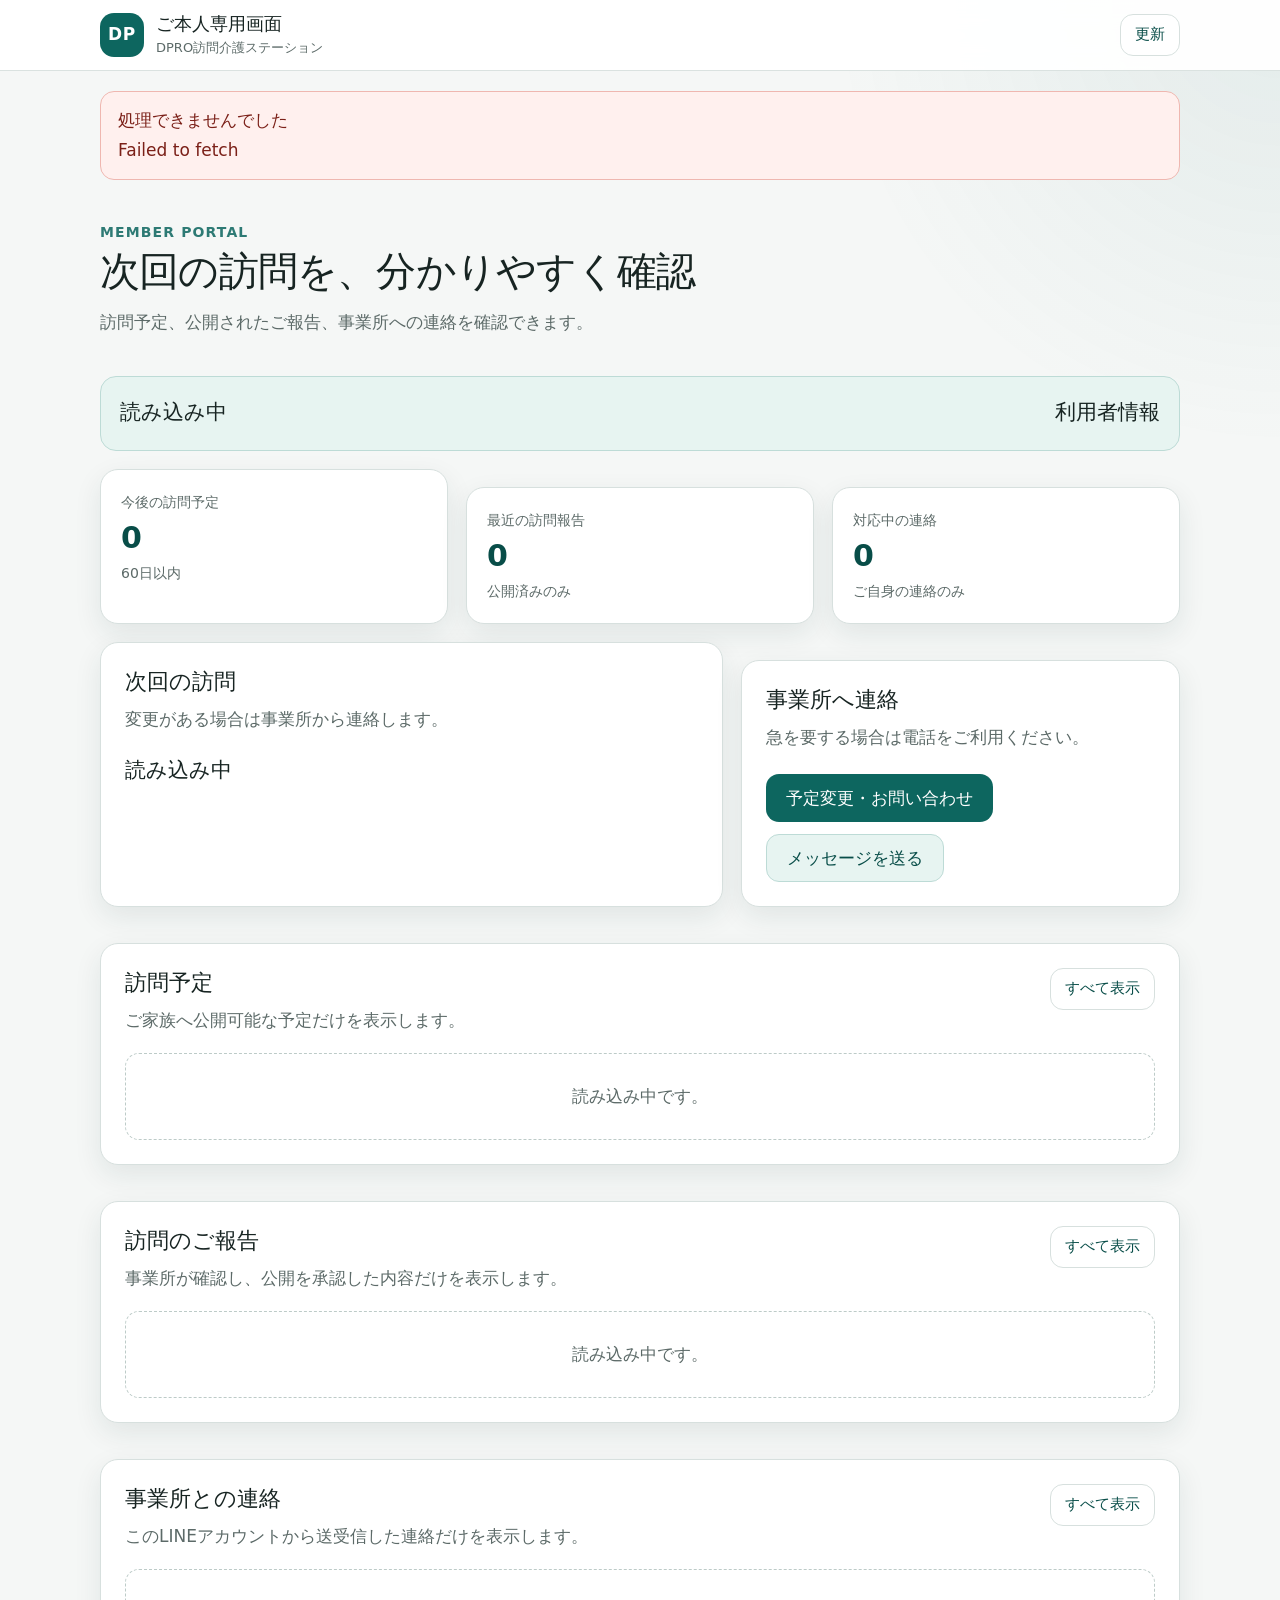
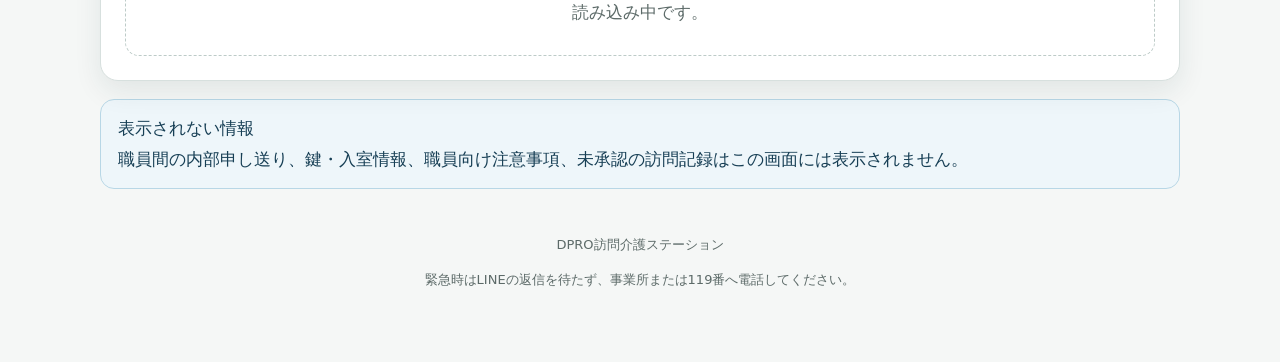
==== member.html @ 7d6636c5 "Add files via upload" ====
<!doctype html>
<html lang="ja">
<head>
  <meta charset="utf-8">
  <meta name="viewport" content="width=device-width, initial-scale=1, viewport-fit=cover">
  <meta name="theme-color" content="#0d665f">
  <meta name="description" content="DPRO 訪問介護・家族連絡 LINE 専用ポータル">
  <title>ご本人専用画面｜DPRO 訪問介護・家族連絡 LINE</title>
  <link rel="stylesheet" href="styles.css">
  <script defer src="https://static.line-scdn.net/liff/edge/2/sdk.js"></script>
  <script defer src="config.js"></script>
  <script defer src="app.js"></script>
</head>
<body data-page="member">
  <header class="app-header">
    <div class="header-inner">
      <div class="brand">
        <div class="brand-mark" aria-hidden="true">DP</div>
        <div class="brand-copy">
          <p class="brand-title">ご本人専用画面</p>
          <p class="brand-subtitle js-office-name">DPRO訪問介護ステーション</p>
        </div>
      </div>
      <div class="header-actions">
        <button id="refreshButton" type="button" class="button button-ghost button-small">更新</button>
      </div>
    </div>
  </header>

  <main class="app-shell">
    <div id="demoBanner" class="alert alert-warning" hidden style="margin-top:20px">
      <strong class="alert-title">デモ表示中</strong>
      この画面は架空の利用者情報を使った操作確認用です。
    </div>
    <div id="fatalError" class="alert alert-danger" hidden style="margin-top:20px"></div>

    <section class="page-heading">
      <p class="eyebrow" style="color:var(--primary)">Member Portal</p>
      <h1>次回の訪問を、分かりやすく確認</h1>
      <p>訪問予定、公開されたご報告、事業所への連絡を確認できます。</p>
    </section>

    <section class="profile-strip" aria-label="連携情報">
      <div>
        <p id="viewerName" class="profile-name">読み込み中</p>
        <p id="viewerRelationship" class="profile-meta"></p>
      </div>
      <div>
        <p id="clientName" class="profile-name">利用者情報</p>
        <p id="clientNumber" class="profile-meta"></p>
      </div>
    </section>

    <section class="grid grid-3" style="margin-top:18px" aria-label="件数概要">
      <article class="card stat-card"><div class="stat-label">今後の訪問予定</div><div id="upcomingCount" class="stat-value">0</div><div class="stat-note">60日以内</div></article>
      <article class="card stat-card"><div class="stat-label">最近の訪問報告</div><div id="reportCount" class="stat-value">0</div><div class="stat-note">公開済みのみ</div></article>
      <article class="card stat-card"><div class="stat-label">対応中の連絡</div><div id="messageCount" class="stat-value">0</div><div class="stat-note">ご自身の連絡のみ</div></article>
    </section>

    <section class="dashboard-grid" style="margin-top:18px">
      <article class="card span-7">
        <div class="card-header">
          <div>
            <h2 class="card-title">次回の訪問</h2>
            <p class="card-description">変更がある場合は事業所から連絡します。</p>
          </div>
          <div id="nextVisitStatus"></div>
        </div>
        <p id="nextVisitDate" class="profile-name">読み込み中</p>
        <p id="nextVisitService" class="card-description"></p>
      </article>
      <aside class="card span-5">
        <h2 class="card-title">事業所へ連絡</h2>
        <p class="card-description">急を要する場合は電話をご利用ください。</p>
        <div class="button-row">
          <button type="button" class="button button-primary" data-open-modal="inquiryModal">予定変更・お問い合わせ</button>
          <button type="button" class="button button-secondary" data-open-modal="messageModal">メッセージを送る</button>
        </div>
        <p id="contactPermissionNote" class="help" hidden>現在、このLINEアカウントからの連絡送信は許可されていません。</p>
      </aside>

      <section id="visitsSection" class="card span-12" aria-labelledby="visitsTitle">
        <div class="card-header">
          <div><h2 id="visitsTitle" class="card-title">訪問予定</h2><p class="card-description">ご家族へ公開可能な予定だけを表示します。</p></div>
          <button id="loadAllVisits" type="button" class="button button-ghost button-small">すべて表示</button>
        </div>
        <ul id="visitList" class="list"><li class="empty">読み込み中です。</li></ul>
      </section>

      <section id="reportsSection" class="card span-12" aria-labelledby="reportsTitle">
        <div class="card-header">
          <div><h2 id="reportsTitle" class="card-title">訪問のご報告</h2><p class="card-description">事業所が確認し、公開を承認した内容だけを表示します。</p></div>
          <button id="loadAllReports" type="button" class="button button-ghost button-small">すべて表示</button>
        </div>
        <ul id="reportList" class="list"><li class="empty">読み込み中です。</li></ul>
      </section>

      <section class="card span-12" aria-labelledby="messagesTitle">
        <div class="card-header">
          <div><h2 id="messagesTitle" class="card-title">事業所との連絡</h2><p class="card-description">このLINEアカウントから送受信した連絡だけを表示します。</p></div>
          <button id="loadAllMessages" type="button" class="button button-ghost button-small">すべて表示</button>
        </div>
        <ul id="messageList" class="list"><li class="empty">読み込み中です。</li></ul>
      </section>
    </section>

    <section class="alert alert-info" style="margin-top:18px">
      <strong class="alert-title">表示されない情報</strong>
      職員間の内部申し送り、鍵・入室情報、職員向け注意事項、未承認の訪問記録はこの画面には表示されません。
    </section>

    <footer class="footer">
      <p><span class="js-office-name">DPRO訪問介護ステーション</span></p>
      <p>緊急時はLINEの返信を待たず、事業所または119番へ電話してください。</p>
    </footer>
  </main>

  <div id="messageModal" class="modal-backdrop" hidden>
    <section class="modal" role="dialog" aria-modal="true" aria-labelledby="messageModalTitle">
      <div class="modal-header"><div><h2 id="messageModalTitle" class="modal-title">メッセージを送る</h2><p class="card-description">通常の連絡にご利用ください。</p></div><button type="button" class="icon-button" data-close-modal aria-label="閉じる">×</button></div>
      <div class="alert alert-warning" style="margin:18px 0">緊急連絡には使用しないでください。転倒、急変、事故などは電話で連絡してください。</div>
      <form id="messageForm">
        <div class="field"><label for="messageSubject">件名</label><input id="messageSubject" name="subject" type="text" maxlength="100" placeholder="例：次回訪問について"></div>
        <div class="field" style="margin-top:14px"><label for="messageImportance">重要度</label><select id="messageImportance" name="importance"><option value="normal">通常</option><option value="important">重要</option><option value="urgent">至急</option></select></div>
        <div class="field" style="margin-top:14px"><label for="messageText">連絡内容<span class="required">必須</span></label><textarea id="messageText" name="message_text" maxlength="2000" required placeholder="事業所へ伝えたい内容をご入力ください。"></textarea></div>
        <div id="messageError" class="alert alert-danger" hidden style="margin-top:14px"></div>
        <div class="button-row"><button type="submit" class="button button-primary">送信する</button><button type="button" class="button button-ghost" data-close-modal>戻る</button></div>
      </form>
    </section>
  </div>

  <div id="inquiryModal" class="modal-backdrop" hidden>
    <section class="modal" role="dialog" aria-modal="true" aria-labelledby="inquiryModalTitle">
      <div class="modal-header"><div><h2 id="inquiryModalTitle" class="modal-title">予定変更・お問い合わせ</h2><p class="card-description">内容を確認後、事業所から連絡します。</p></div><button type="button" class="icon-button" data-close-modal aria-label="閉じる">×</button></div>
      <form id="inquiryForm" style="margin-top:18px">
        <div class="field"><label for="inquiryType">お問い合わせ種別<span class="required">必須</span></label><select id="inquiryType" name="inquiry_type" required><option value="schedule_change">訪問予定の変更</option><option value="absence">訪問のキャンセル・不在</option><option value="service_question">サービス内容の確認</option><option value="document">書類について</option><option value="other">その他</option></select></div>
        <div class="field" style="margin-top:14px"><label for="inquirySubject">件名</label><input id="inquirySubject" name="subject" type="text" maxlength="100" placeholder="例：7月25日の訪問時間"></div>
        <div class="field" style="margin-top:14px"><label for="inquiryUrgency">緊急度</label><select id="inquiryUrgency" name="urgency"><option value="normal">通常</option><option value="important">重要</option><option value="urgent">至急</option></select></div>
        <div class="field" style="margin-top:14px"><label for="inquiryDetail">お問い合わせ内容<span class="required">必須</span></label><textarea id="inquiryDetail" name="detail" maxlength="2000" required placeholder="変更を希望する日時や詳しい内容をご入力ください。"></textarea></div>
        <div id="inquiryError" class="alert alert-danger" hidden style="margin-top:14px"></div>
        <div class="button-row"><button type="submit" class="button button-primary">送信する</button><button type="button" class="button button-ghost" data-close-modal>戻る</button></div>
      </form>
    </section>
  </div>

  <div id="loadingOverlay" class="loading-overlay" role="status" aria-live="polite">
    <div class="loader-card"><div class="spinner" aria-hidden="true"></div><strong data-loading-message>読み込み中です</strong></div>
  </div>
  <div id="toastRegion" class="toast-region" aria-live="polite"></div>
</body>
</html>
---- styles.css ----
:root {
  --primary: #0d665f;
  --primary-dark: #084d48;
  --primary-soft: #e7f4f1;
  --accent: #315f78;
  --background: #f5f7f6;
  --surface: #ffffff;
  --surface-alt: #f8faf9;
  --text: #172422;
  --muted: #5c6a68;
  --border: #d7e0de;
  --success: #18794e;
  --warning: #9a5b00;
  --danger: #b42318;
  --info: #245d7a;
  --shadow: 0 10px 28px rgba(20, 55, 50, 0.09);
  --radius: 18px;
  --radius-small: 12px;
  --tap: 48px;
  font-family: system-ui, -apple-system, BlinkMacSystemFont, "Segoe UI", "Noto Sans JP", sans-serif;
  color: var(--text);
  background: var(--background);
  font-synthesis: none;
}

* { box-sizing: border-box; }
html { min-width: 320px; background: var(--background); }
body {
  margin: 0;
  min-height: 100vh;
  background:
    radial-gradient(circle at top right, rgba(13, 102, 95, 0.08), transparent 28rem),
    var(--background);
  font-size: 17px;
  line-height: 1.72;
  -webkit-text-size-adjust: 100%;
}
button, input, select, textarea { font: inherit; }
button, a { -webkit-tap-highlight-color: transparent; }
button:focus-visible, a:focus-visible, input:focus-visible, select:focus-visible, textarea:focus-visible {
  outline: 3px solid rgba(49, 95, 120, 0.35);
  outline-offset: 2px;
}
a { color: var(--primary-dark); }
[hidden] { display: none !important; }

.app-shell { width: min(100%, 1120px); margin: 0 auto; padding: 0 20px 48px; }
.app-header {
  position: sticky;
  top: 0;
  z-index: 20;
  border-bottom: 1px solid rgba(215, 224, 222, 0.92);
  background: rgba(255, 255, 255, 0.94);
  backdrop-filter: blur(12px);
}
.header-inner {
  width: min(100%, 1120px);
  min-height: 70px;
  margin: 0 auto;
  padding: 10px 20px;
  display: flex;
  align-items: center;
  justify-content: space-between;
  gap: 16px;
}
.brand { display: flex; align-items: center; gap: 12px; min-width: 0; }
.brand-mark {
  width: 44px;
  height: 44px;
  border-radius: 14px;
  display: grid;
  place-items: center;
  background: var(--primary);
  color: white;
  font-weight: 800;
  letter-spacing: .04em;
  flex: 0 0 auto;
}
.brand-copy { min-width: 0; }
.brand-title { margin: 0; font-size: 18px; line-height: 1.25; font-weight: 800; }
.brand-subtitle { margin: 3px 0 0; color: var(--muted); font-size: 13px; line-height: 1.35; }
.header-actions { display: flex; align-items: center; gap: 8px; }

.hero { padding: 34px 0 20px; }
.hero-grid { display: grid; grid-template-columns: minmax(0, 1.3fr) minmax(280px, .7fr); gap: 24px; align-items: stretch; }
.hero-panel {
  border-radius: 24px;
  padding: clamp(24px, 5vw, 44px);
  background: linear-gradient(145deg, var(--primary-dark), var(--primary));
  color: white;
  box-shadow: var(--shadow);
}
.eyebrow { margin: 0 0 8px; font-size: 14px; font-weight: 800; letter-spacing: .08em; text-transform: uppercase; opacity: .86; }
h1, h2, h3 { line-height: 1.35; }
h1 { margin: 0; font-size: clamp(30px, 6vw, 48px); letter-spacing: -.02em; }
.hero-lead { margin: 18px 0 0; max-width: 42rem; font-size: 18px; line-height: 1.8; color: rgba(255,255,255,.92); }
.hero-note { align-self: stretch; }

.page-heading { padding: 30px 0 14px; }
.page-heading h1 { font-size: clamp(28px, 5vw, 40px); }
.page-heading p { margin: 10px 0 0; color: var(--muted); }

.card {
  background: var(--surface);
  border: 1px solid var(--border);
  border-radius: var(--radius);
  box-shadow: var(--shadow);
  padding: 24px;
}
.card + .card { margin-top: 18px; }
.card-title { margin: 0; font-size: 22px; }
.card-description { margin: 8px 0 0; color: var(--muted); }
.card-header { display: flex; align-items: flex-start; justify-content: space-between; gap: 16px; margin-bottom: 18px; }
.card-header > div { min-width: 0; }

.grid { display: grid; gap: 18px; }
.grid-2 { grid-template-columns: repeat(2, minmax(0, 1fr)); }
.grid-3 { grid-template-columns: repeat(3, minmax(0, 1fr)); }
.dashboard-grid { display: grid; grid-template-columns: repeat(12, minmax(0, 1fr)); gap: 18px; }
.span-4 { grid-column: span 4; }
.span-5 { grid-column: span 5; }
.span-6 { grid-column: span 6; }
.span-7 { grid-column: span 7; }
.span-8 { grid-column: span 8; }
.span-12 { grid-column: 1 / -1; }

.stat-card { padding: 20px; }
.stat-label { color: var(--muted); font-size: 14px; font-weight: 700; }
.stat-value { margin-top: 6px; font-size: 30px; line-height: 1.2; font-weight: 850; color: var(--primary-dark); }
.stat-note { margin-top: 5px; color: var(--muted); font-size: 14px; }

.form-grid { display: grid; grid-template-columns: repeat(2, minmax(0, 1fr)); gap: 18px; }
.field { display: grid; gap: 7px; }
.field-full { grid-column: 1 / -1; }
.field label { font-weight: 750; font-size: 15px; }
.required { color: var(--danger); font-size: 13px; margin-left: 5px; }
.help { margin: 0; color: var(--muted); font-size: 14px; line-height: 1.55; }
input, select, textarea {
  width: 100%;
  min-height: var(--tap);
  padding: 12px 14px;
  border: 1.5px solid #bccbc8;
  border-radius: 12px;
  background: white;
  color: var(--text);
}
textarea { min-height: 140px; resize: vertical; }
input::placeholder, textarea::placeholder { color: #85918f; }

.button-row { display: flex; flex-wrap: wrap; gap: 12px; align-items: center; margin-top: 22px; }
.button {
  min-height: var(--tap);
  padding: 11px 20px;
  border: 0;
  border-radius: 13px;
  display: inline-flex;
  align-items: center;
  justify-content: center;
  gap: 8px;
  text-decoration: none;
  cursor: pointer;
  font-weight: 800;
  line-height: 1.3;
}
.button:disabled { cursor: not-allowed; opacity: .55; }
.button-primary { background: var(--primary); color: white; }
.button-primary:hover { background: var(--primary-dark); }
.button-secondary { background: var(--primary-soft); color: var(--primary-dark); border: 1px solid #bddbd6; }
.button-ghost { background: white; color: var(--primary-dark); border: 1px solid var(--border); }
.button-danger { background: #fff0ee; color: var(--danger); border: 1px solid #f3b7b0; }
.button-small { min-height: 42px; padding: 9px 14px; font-size: 15px; }
.button-block { width: 100%; }

.segmented { display: grid; grid-template-columns: repeat(2, minmax(0, 1fr)); gap: 10px; margin: 18px 0; }
.segment {
  min-height: 56px;
  border-radius: 14px;
  border: 1.5px solid var(--border);
  background: white;
  color: var(--text);
  font-weight: 800;
  cursor: pointer;
}
.segment[aria-pressed="true"] { border-color: var(--primary); background: var(--primary-soft); color: var(--primary-dark); }

.alert { border-radius: 14px; padding: 15px 17px; border: 1px solid; line-height: 1.6; }
.alert-info { background: #eef6fa; color: #173f55; border-color: #b8d7e6; }
.alert-success { background: #ecf8f1; color: #14573b; border-color: #addac2; }
.alert-warning { background: #fff7e7; color: #734500; border-color: #efd49a; }
.alert-danger { background: #fff0ee; color: #7b2018; border-color: #efb7b0; }
.alert-title { display: block; margin-bottom: 3px; font-weight: 850; }

.status-pill {
  display: inline-flex;
  min-height: 28px;
  align-items: center;
  padding: 3px 10px;
  border-radius: 999px;
  background: #edf2f1;
  color: #42514f;
  font-size: 13px;
  font-weight: 800;
  white-space: nowrap;
}
.status-scheduled, .status-confirmed { background: #eaf3f8; color: var(--info); }
.status-in_progress { background: #fff3dc; color: var(--warning); }
.status-completed, .status-published, .status-answered { background: #e9f6ee; color: var(--success); }
.status-cancelled, .status-closed { background: #f0f1f1; color: #5c6261; }
.status-urgent { background: #fff0ee; color: var(--danger); }

.list { display: grid; gap: 12px; margin: 0; padding: 0; list-style: none; }
.list-item {
  border: 1px solid var(--border);
  border-radius: 14px;
  background: var(--surface-alt);
  padding: 16px;
}
.list-item-head { display: flex; justify-content: space-between; align-items: flex-start; gap: 12px; }
.list-title { margin: 0; font-size: 17px; font-weight: 850; }
.list-meta { margin: 5px 0 0; color: var(--muted); font-size: 14px; }
.list-body { margin: 10px 0 0; white-space: pre-wrap; overflow-wrap: anywhere; }
.empty { padding: 28px 16px; text-align: center; color: var(--muted); border: 1px dashed #bdcbc8; border-radius: 14px; }

.profile-strip {
  display: flex;
  align-items: center;
  justify-content: space-between;
  gap: 16px;
  background: var(--primary-soft);
  border: 1px solid #bddbd6;
  border-radius: 16px;
  padding: 17px 19px;
  margin-top: 24px;
}
.profile-name { margin: 0; font-size: 21px; font-weight: 850; }
.profile-meta { margin: 3px 0 0; color: var(--muted); font-size: 14px; }

.quick-actions { display: grid; grid-template-columns: repeat(3, minmax(0, 1fr)); gap: 12px; }
.quick-action {
  min-height: 92px;
  padding: 16px;
  border-radius: 15px;
  border: 1px solid var(--border);
  background: white;
  color: var(--text);
  text-decoration: none;
  display: grid;
  align-content: center;
  gap: 4px;
  cursor: pointer;
}
.quick-action strong { font-size: 16px; }
.quick-action span { color: var(--muted); font-size: 13px; }

.tabs { display: flex; gap: 8px; overflow-x: auto; padding-bottom: 6px; scrollbar-width: thin; }
.tab-button { min-height: 44px; border: 1px solid var(--border); border-radius: 999px; padding: 8px 15px; background: white; white-space: nowrap; font-weight: 750; cursor: pointer; }
.tab-button[aria-selected="true"] { background: var(--primary); color: white; border-color: var(--primary); }

.modal-backdrop {
  position: fixed;
  inset: 0;
  z-index: 60;
  display: grid;
  place-items: center;
  padding: 20px;
  background: rgba(7, 24, 22, .58);
}
.modal {
  width: min(100%, 620px);
  max-height: calc(100vh - 40px);
  overflow-y: auto;
  background: white;
  border-radius: 20px;
  box-shadow: 0 30px 80px rgba(0,0,0,.28);
  padding: 24px;
}
.modal-header { display: flex; justify-content: space-between; align-items: flex-start; gap: 12px; }
.modal-title { margin: 0; font-size: 24px; }
.icon-button { width: 46px; height: 46px; border-radius: 12px; border: 1px solid var(--border); background: white; cursor: pointer; font-size: 24px; line-height: 1; }

.loading-overlay {
  position: fixed;
  inset: 0;
  z-index: 100;
  display: grid;
  place-items: center;
  background: rgba(245, 247, 246, .9);
}
.loader-card { display: grid; justify-items: center; gap: 14px; padding: 28px; border-radius: 18px; background: white; box-shadow: var(--shadow); }
.spinner { width: 42px; height: 42px; border: 4px solid #d9e8e5; border-top-color: var(--primary); border-radius: 50%; animation: spin .8s linear infinite; }
@keyframes spin { to { transform: rotate(360deg); } }

.toast-region { position: fixed; right: 18px; bottom: 18px; z-index: 90; width: min(390px, calc(100vw - 36px)); display: grid; gap: 10px; }
.toast { border-radius: 14px; padding: 15px 17px; box-shadow: var(--shadow); border: 1px solid; background: white; }
.toast-success { border-color: #addac2; color: #14573b; }
.toast-error { border-color: #efb7b0; color: #7b2018; }

.footer { padding: 32px 0 10px; color: var(--muted); text-align: center; font-size: 13px; }
.code-note { font-family: ui-monospace, SFMono-Regular, Menlo, Consolas, monospace; font-size: 13px; overflow-wrap: anywhere; }

@media (max-width: 820px) {
  .hero-grid, .grid-2, .grid-3, .form-grid { grid-template-columns: 1fr; }
  .dashboard-grid { grid-template-columns: 1fr; }
  .dashboard-grid > * { grid-column: 1 / -1 !important; }
  .quick-actions { grid-template-columns: 1fr; }
  .hero { padding-top: 24px; }
  .header-inner { min-height: 64px; }
  .brand-subtitle { display: none; }
  .card { padding: 20px; }
}

@media (max-width: 520px) {
  body { font-size: 16px; }
  .app-shell { padding-left: 14px; padding-right: 14px; }
  .header-inner { padding-left: 14px; padding-right: 14px; }
  .brand-title { font-size: 16px; }
  .brand-mark { width: 40px; height: 40px; }
  .hero-panel { border-radius: 20px; padding: 24px 20px; }
  .card { padding: 18px; border-radius: 16px; }
  .segmented { grid-template-columns: 1fr; }
  .button-row > .button { width: 100%; }
  .profile-strip { align-items: flex-start; flex-direction: column; }
}

@media (prefers-reduced-motion: reduce) {
  *, *::before, *::after { scroll-behavior: auto !important; animation-duration: .01ms !important; animation-iteration-count: 1 !important; transition-duration: .01ms !important; }
}
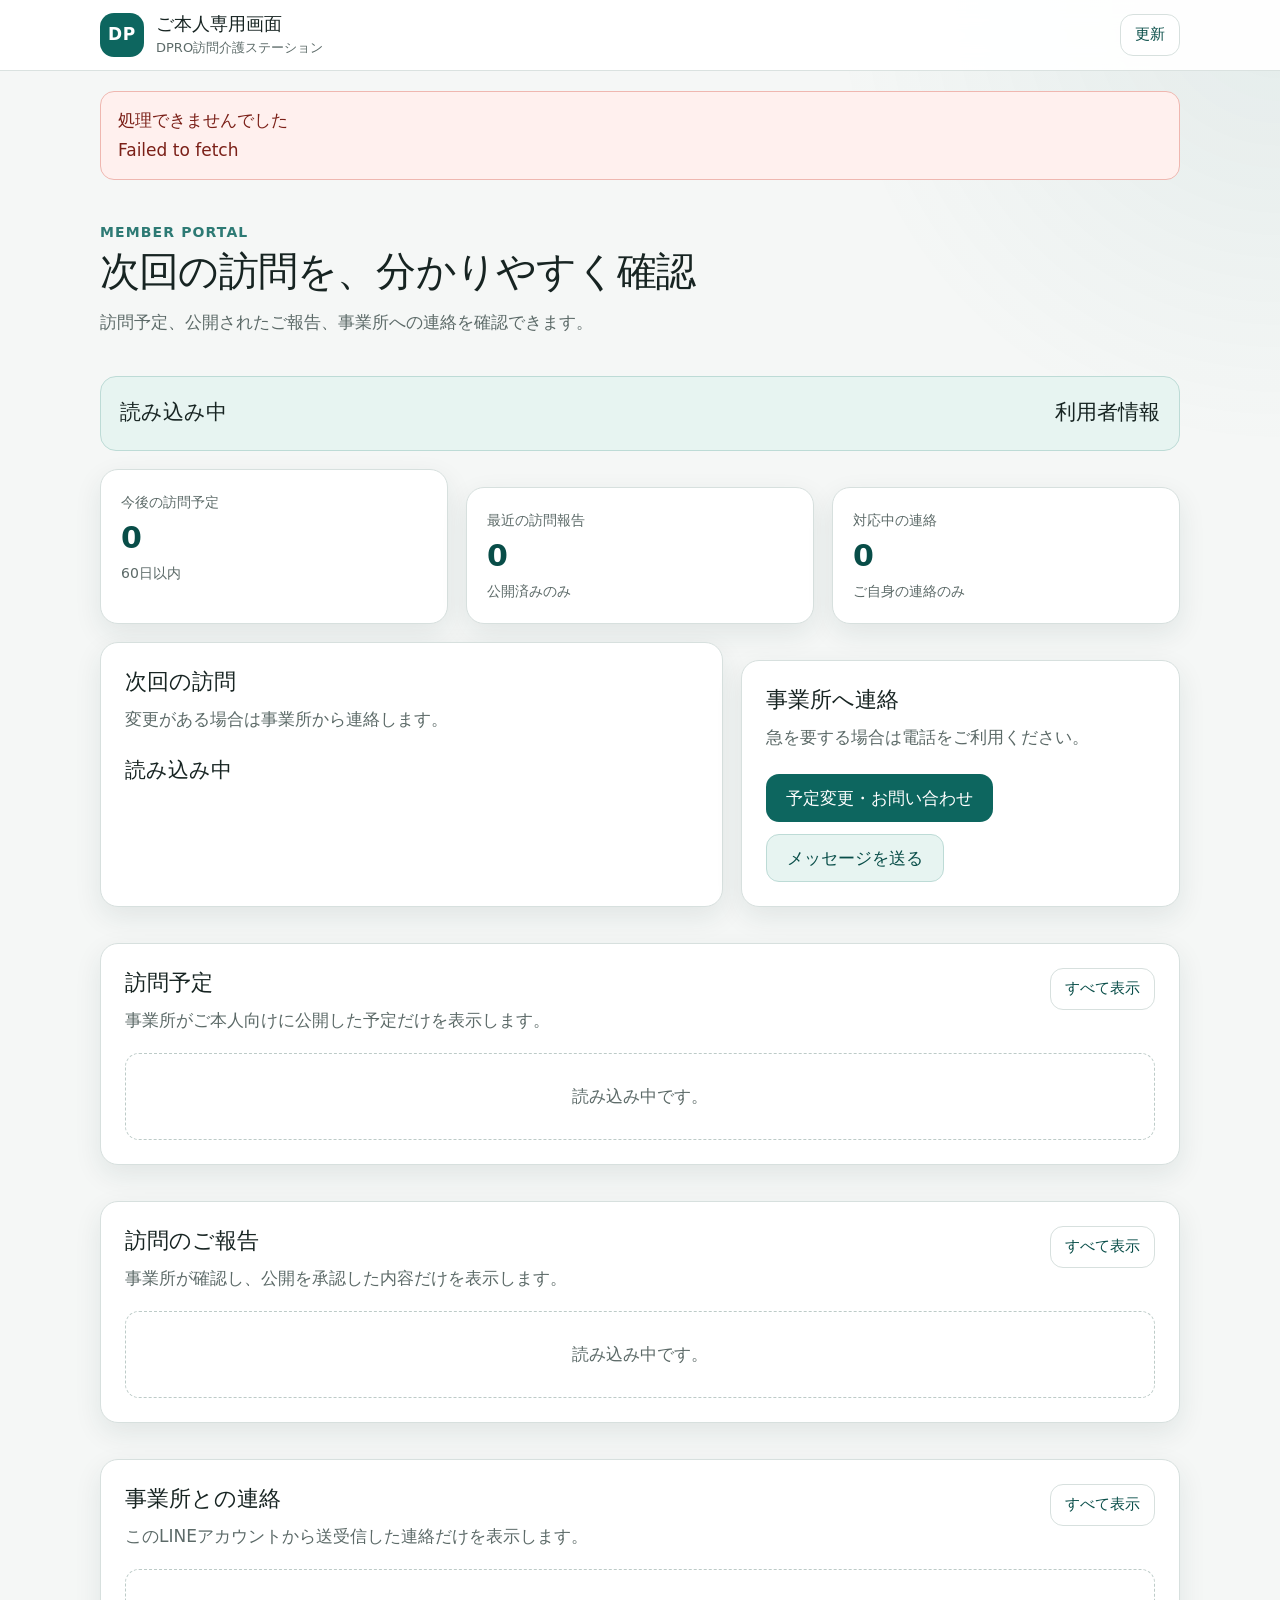
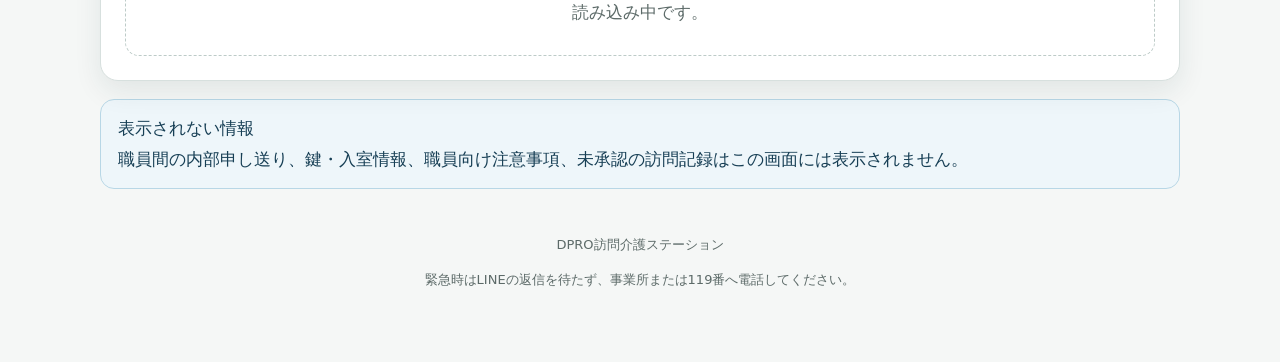
==== commit dbc7de2a: "Add files via upload" ====
--- a/member.html
+++ b/member.html
@@ -81,7 +81,7 @@
 
       <section id="visitsSection" class="card span-12" aria-labelledby="visitsTitle">
         <div class="card-header">
-          <div><h2 id="visitsTitle" class="card-title">訪問予定</h2><p class="card-description">ご家族へ公開可能な予定だけを表示します。</p></div>
+          <div><h2 id="visitsTitle" class="card-title">訪問予定</h2><p class="card-description">事業所がご本人向けに公開した予定だけを表示します。</p></div>
           <button id="loadAllVisits" type="button" class="button button-ghost button-small">すべて表示</button>
         </div>
         <ul id="visitList" class="list"><li class="empty">読み込み中です。</li></ul>
